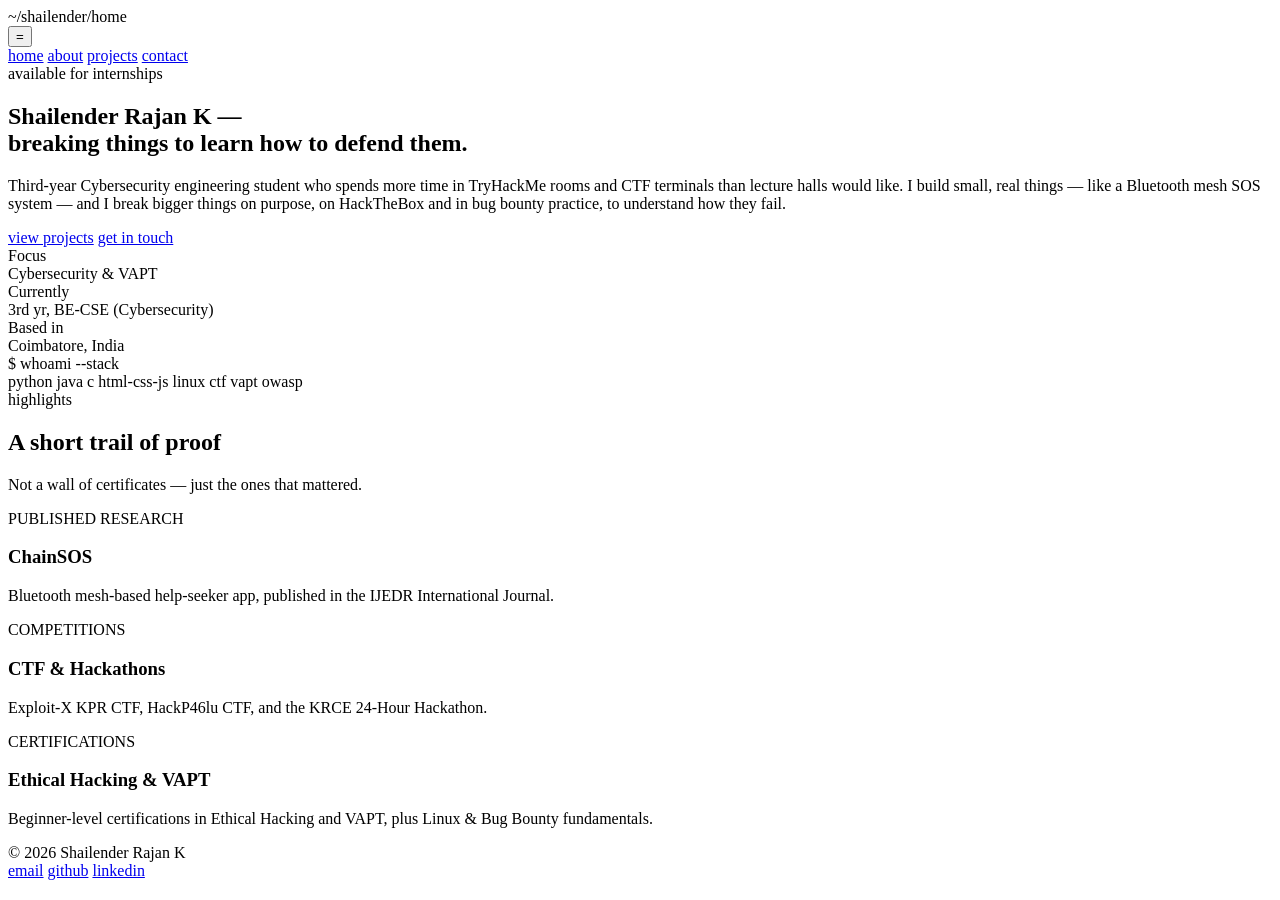
==== index.html @ 0df21941 "Add files via upload" ====
<!DOCTYPE html>
<html lang="en">
<head>
<meta charset="UTF-8">
<meta name="viewport" content="width=device-width, initial-scale=1.0">
<title>Shailender Rajan K — Cybersecurity Enthusiast</title>
<meta name="description" content="Portfolio of Shailender Rajan K, a cybersecurity student specializing in CTFs, ethical hacking, and secure application development.">

<!-- Fonts -->
<link rel="preconnect" href="https://fonts.googleapis.com">
<link rel="preconnect" href="https://fonts.gstatic.com" crossorigin>
<link href="https://fonts.googleapis.com/css2?family=Space+Grotesk:wght@500;600;700&family=Inter:wght@400;500;600&family=JetBrains+Mono:wght@400;500&display=swap" rel="stylesheet">

<link rel="stylesheet" href="css/style.css">
</head>
<body>

<!-- ============================================================
     NAVIGATION — edit nav links here if you add/rename pages.
     The "segment-current" span shows which page you're on.
     ============================================================ -->
<header class="site-nav">
  <div class="nav-inner">
    <div class="nav-path">
      <span>~/shailender</span><span class="sep">/</span><span class="segment-current">home</span>
    </div>
    <button class="nav-toggle" aria-label="Toggle menu" aria-expanded="false">=</button>
    <nav class="nav-links">
      <a href="index.html" aria-current="page">home</a>
      <a href="about.html">about</a>
      <a href="projects.html">projects</a>
      <a href="contact.html">contact</a>
    </nav>
  </div>
</header>

<main>

  <!-- ============================================================
       HERO — EDIT YOUR NAME / TITLE / PITCH HERE
       ============================================================ -->
  <section class="hero">
    <div class="wrap">
      <span class="eyebrow"><span class="status-dot"></span>available for internships</span>

      <h1 class="reveal">
        Shailender Rajan K —<br>
        breaking things to learn how <span class="accent-word">to defend them.</span>
      </h1>

      <p class="lede reveal">
        Third-year Cybersecurity engineering student who spends more time in TryHackMe
        rooms and CTF terminals than lecture halls would like. I build small, real things —
        like a Bluetooth mesh SOS system — and I break bigger things on purpose, on
        HackTheBox and in bug bounty practice, to understand how they fail.
      </p>

      <div class="btn-row reveal">
        <a href="projects.html" class="btn btn-primary">view projects</a>
        <a href="contact.html" class="btn btn-ghost">get in touch</a>
      </div>

      <div class="hero-meta reveal-group">
        <div class="reveal">
          <div class="label">Focus</div>
          <div class="value">Cybersecurity &amp; VAPT</div>
        </div>
        <div class="reveal">
          <div class="label">Currently</div>
          <div class="value">3rd yr, BE-CSE (Cybersecurity)</div>
        </div>
        <div class="reveal">
          <div class="label">Based in</div>
          <div class="value">Coimbatore, India</div>
        </div>
      </div>
    </div>
  </section>

  <!-- ============================================================
       SKILLS STRIP — EDIT YOUR STACK / TOOLS HERE
       Each tag is one skill. Add or remove <span class="tag"> lines.
       ============================================================ -->
  <section>
    <div class="wrap">
      <span class="divider-label reveal">$ whoami --stack</span>
      <div class="tag-row reveal-group">
        <span class="tag reveal">python</span>
        <span class="tag reveal">java</span>
        <span class="tag reveal">c</span>
        <span class="tag reveal">html-css-js</span>
        <span class="tag reveal">linux</span>
        <span class="tag reveal">ctf</span>
        <span class="tag reveal">vapt</span>
        <span class="tag reveal">owasp</span>
      </div>
    </div>
  </section>

  <!-- ============================================================
       QUICK HIGHLIGHTS — pulled from certifications/competitions.
       EDIT: swap these three cards for your top achievements.
       ============================================================ -->
  <section>
    <div class="wrap">
      <div class="section-head reveal">
        <span class="eyebrow">highlights</span>
        <h2>A short trail of proof</h2>
        <p>Not a wall of certificates — just the ones that mattered.</p>
      </div>

      <div class="grid-3 reveal-group">
        <div class="card reveal">
          <div class="card-meta">PUBLISHED RESEARCH</div>
          <h3>ChainSOS</h3>
          <p>Bluetooth mesh-based help-seeker app, published in the IJEDR International Journal.</p>
        </div>
        <div class="card reveal">
          <div class="card-meta">COMPETITIONS</div>
          <h3>CTF &amp; Hackathons</h3>
          <p>Exploit-X KPR CTF, HackP46lu CTF, and the KRCE 24-Hour Hackathon.</p>
        </div>
        <div class="card reveal">
          <div class="card-meta">CERTIFICATIONS</div>
          <h3>Ethical Hacking &amp; VAPT</h3>
          <p>Beginner-level certifications in Ethical Hacking and VAPT, plus Linux &amp; Bug Bounty fundamentals.</p>
        </div>
      </div>
    </div>
  </section>

</main>

<!-- ============================================================
     FOOTER — EDIT YOUR LINKS HERE (same on every page)
     ============================================================ -->
<footer class="site-footer">
  <div class="footer-inner">
    <span>&copy; <span id="year"></span> Shailender Rajan K</span>
    <div class="footer-links">
      <a href="mailto:shailenderrajank@gmail.com">email</a>
      <a href="https://github.com/iamshailenderr" target="_blank" rel="noopener">github</a>
      <a href="https://www.linkedin.com/in/shailender-rajan-kadhir-b52030244" target="_blank" rel="noopener">linkedin</a>
    </div>
  </div>
</footer>

<script src="js/script.js"></script>
<script>document.getElementById("year").textContent = new Date().getFullYear();</script>
</body>
</html>
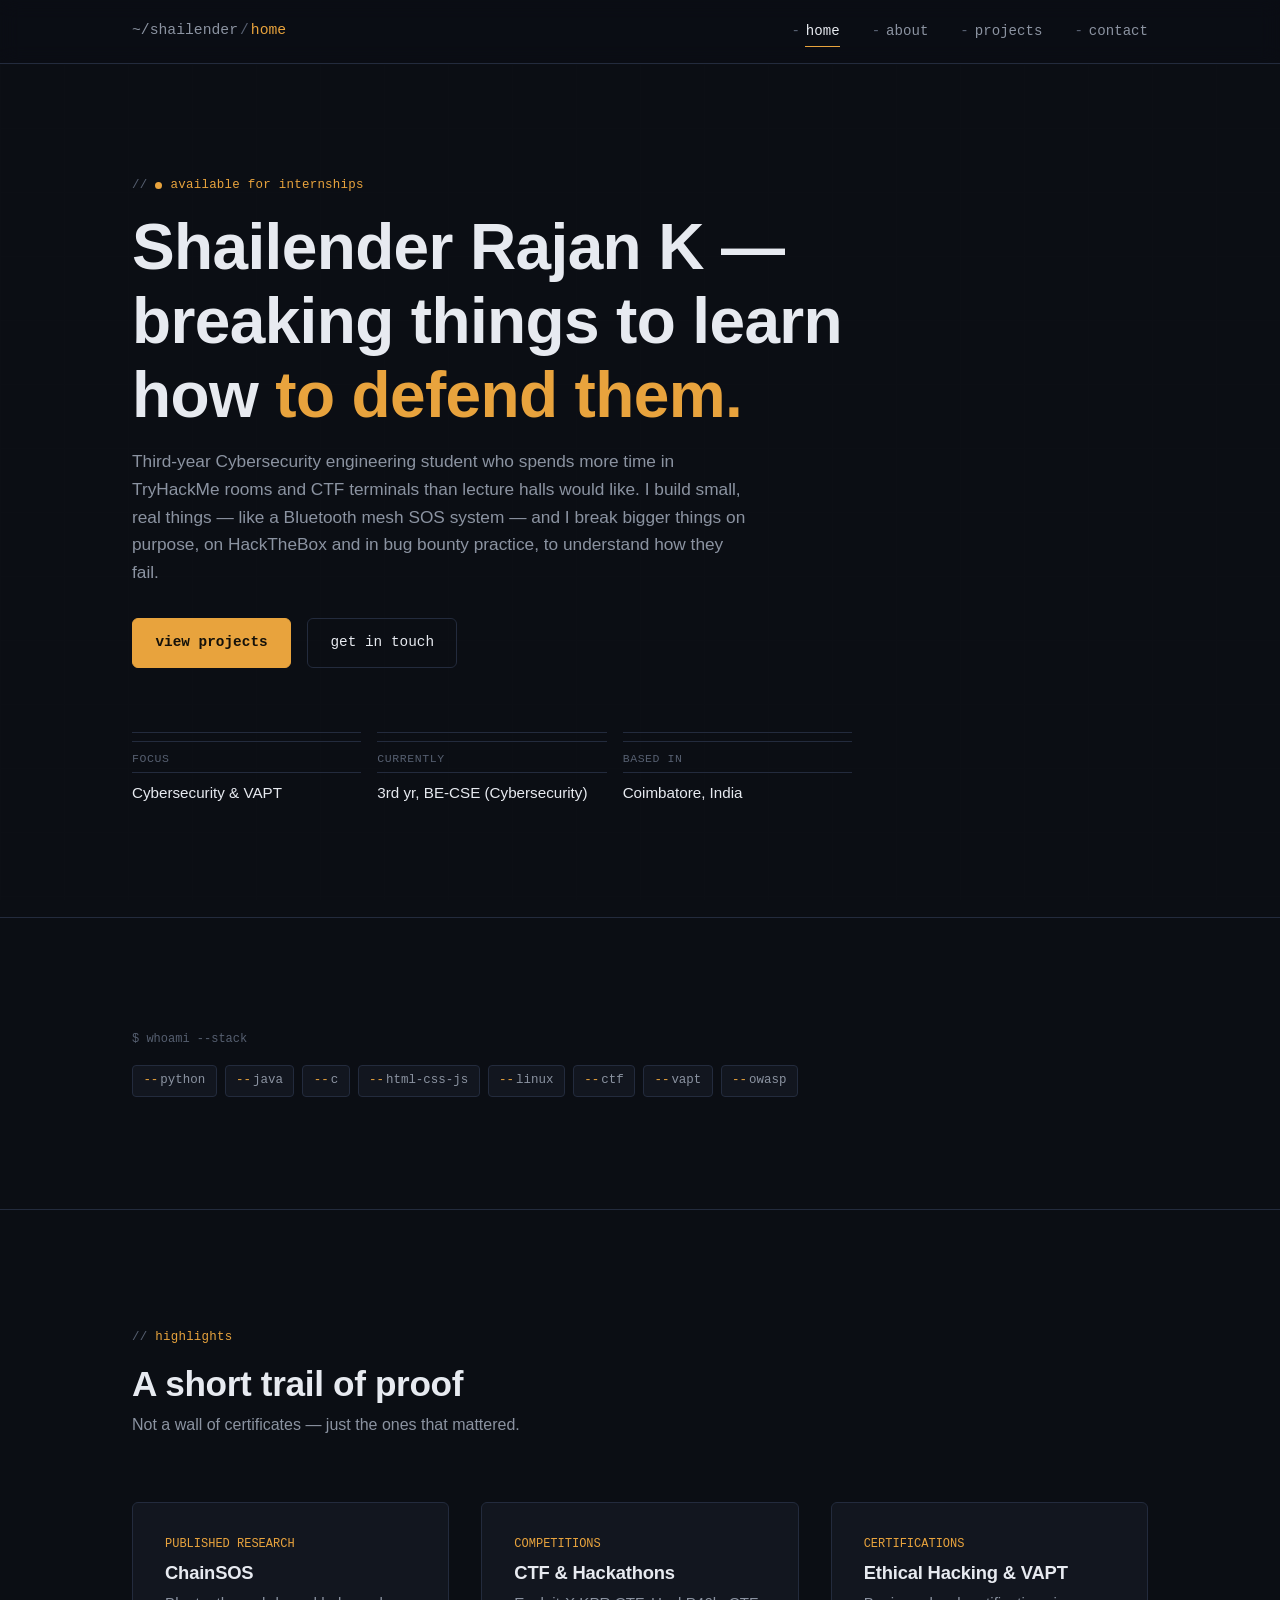
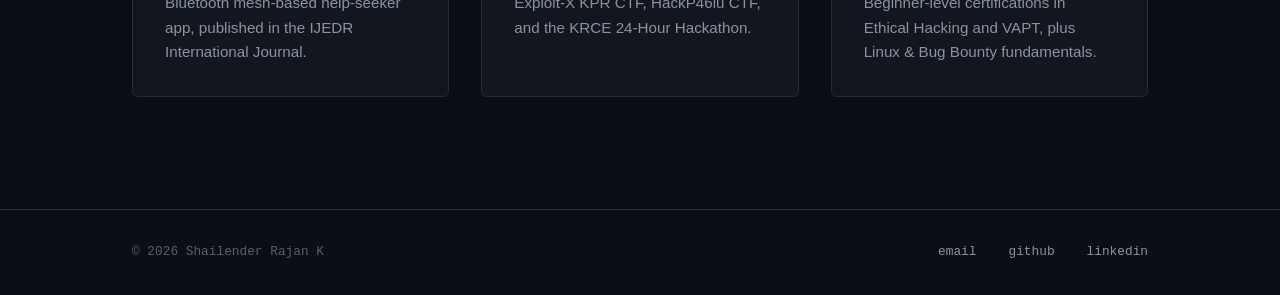
==== commit 7427746f: "Update index.html" ====
--- a/index.html
+++ b/index.html
@@ -11,7 +11,7 @@
 <link rel="preconnect" href="https://fonts.gstatic.com" crossorigin>
 <link href="https://fonts.googleapis.com/css2?family=Space+Grotesk:wght@500;600;700&family=Inter:wght@400;500;600&family=JetBrains+Mono:wght@400;500&display=swap" rel="stylesheet">
 
-<link rel="stylesheet" href="css/style.css">
+<link rel="stylesheet" href="style.css">
 </head>
 <body>
 
@@ -145,7 +145,7 @@
   </div>
 </footer>
 
-<script src="js/script.js"></script>
+<script src="script.js"></script>
 <script>document.getElementById("year").textContent = new Date().getFullYear();</script>
 </body>
 </html>
--- a/style.css
+++ b/style.css
@@ -0,0 +1,440 @@
+/* =========================================================
+   SHAILENDER RAJAN K — PORTFOLIO STYLESHEET
+   =========================================================
+   HOW THIS FILE IS ORGANIZED (find things fast):
+   1. Design tokens (colors, fonts, spacing) — EDIT COLORS HERE
+   2. Reset & base
+   3. Layout helpers
+   4. Nav / breadcrumb bar
+   5. Buttons & tags
+   6. Hero
+   7. Cards & sections
+   8. Footer
+   9. Scroll-reveal animation system
+   10. Responsive
+   ========================================================= */
+
+/* ---------- 1. DESIGN TOKENS ---------- */
+:root {
+  /* Background layers */
+  --bg: #0b0e14;
+  --surface: #12161f;
+  --surface-2: #1a2130;
+  --border: #232b3d;
+
+  /* Text */
+  --text: #e7eaf0;
+  --text-dim: #8b93a1;
+  --text-faint: #565f70;
+
+  /* Accent — signal amber. Used sparingly. */
+  --accent: #e8a33d;
+  --accent-soft: rgba(232, 163, 61, 0.14);
+  --accent-line: rgba(232, 163, 61, 0.35);
+
+  /* Type */
+  --font-display: "Space Grotesk", "Segoe UI", sans-serif;
+  --font-body: "Inter", "Segoe UI", sans-serif;
+  --font-mono: "JetBrains Mono", "Courier New", monospace;
+
+  /* Spacing scale */
+  --space-xs: 0.5rem;
+  --space-sm: 1rem;
+  --space-md: 2rem;
+  --space-lg: 4rem;
+  --space-xl: 7rem;
+
+  --radius: 6px;
+  --max-width: 1080px;
+}
+
+/* ---------- 2. RESET & BASE ---------- */
+* { margin: 0; padding: 0; box-sizing: border-box; }
+
+html { scroll-behavior: smooth; }
+
+@media (prefers-reduced-motion: reduce) {
+  html { scroll-behavior: auto; }
+  *, *::before, *::after {
+    animation-duration: 0.01ms !important;
+    animation-iteration-count: 1 !important;
+    transition-duration: 0.01ms !important;
+    scroll-behavior: auto !important;
+  }
+}
+
+body {
+  background: var(--bg);
+  color: var(--text);
+  font-family: var(--font-body);
+  font-size: 16px;
+  line-height: 1.6;
+  -webkit-font-smoothing: antialiased;
+  min-height: 100vh;
+  display: flex;
+  flex-direction: column;
+}
+
+/* subtle ambient grid texture on the background, very low opacity */
+body::before {
+  content: "";
+  position: fixed;
+  inset: 0;
+  z-index: -1;
+  background-image:
+    linear-gradient(var(--border) 1px, transparent 1px),
+    linear-gradient(90deg, var(--border) 1px, transparent 1px);
+  background-size: 64px 64px;
+  opacity: 0.06;
+  pointer-events: none;
+}
+
+a { color: inherit; text-decoration: none; }
+
+h1, h2, h3, h4 {
+  font-family: var(--font-display);
+  font-weight: 600;
+  line-height: 1.15;
+  letter-spacing: -0.01em;
+}
+
+h1 { font-size: clamp(2.4rem, 5vw, 4rem); }
+h2 { font-size: clamp(1.6rem, 3vw, 2.2rem); }
+h3 { font-size: 1.15rem; }
+
+p { color: var(--text-dim); }
+
+ul { list-style: none; }
+
+img { max-width: 100%; display: block; }
+
+::selection { background: var(--accent-soft); color: var(--accent); }
+
+:focus-visible {
+  outline: 2px solid var(--accent);
+  outline-offset: 3px;
+  border-radius: 3px;
+}
+
+/* ---------- 3. LAYOUT HELPERS ---------- */
+.wrap {
+  max-width: var(--max-width);
+  margin: 0 auto;
+  padding: 0 var(--space-md);
+}
+
+main { flex: 1; }
+
+section {
+  padding: var(--space-xl) 0;
+  border-bottom: 1px solid var(--border);
+}
+
+section:last-of-type { border-bottom: none; }
+
+.eyebrow {
+  font-family: var(--font-mono);
+  font-size: 0.78rem;
+  color: var(--accent);
+  letter-spacing: 0.02em;
+  display: inline-block;
+  margin-bottom: var(--space-sm);
+}
+
+.eyebrow::before { content: "// "; color: var(--text-faint); }
+
+.section-head {
+  margin-bottom: var(--space-lg);
+  max-width: 640px;
+}
+
+.section-head p { margin-top: var(--space-xs); }
+
+/* ---------- 4. NAV / BREADCRUMB BAR ---------- */
+/* Signature element: a command-path style breadcrumb instead of a generic navbar.
+   It reads like a terminal working directory: ~/shailender/<page> */
+header.site-nav {
+  position: sticky;
+  top: 0;
+  z-index: 50;
+  background: rgba(11, 14, 20, 0.85);
+  backdrop-filter: blur(10px);
+  border-bottom: 1px solid var(--border);
+}
+
+.nav-inner {
+  max-width: var(--max-width);
+  margin: 0 auto;
+  padding: var(--space-sm) var(--space-md);
+  display: flex;
+  align-items: center;
+  justify-content: space-between;
+}
+
+.nav-path {
+  font-family: var(--font-mono);
+  font-size: 0.92rem;
+  color: var(--text-dim);
+  white-space: nowrap;
+}
+
+.nav-path .segment-current { color: var(--accent); }
+.nav-path .sep { color: var(--text-faint); margin: 0 2px; }
+
+.nav-links {
+  display: flex;
+  gap: var(--space-md);
+  font-family: var(--font-mono);
+  font-size: 0.88rem;
+}
+
+.nav-links a {
+  color: var(--text-dim);
+  position: relative;
+  padding: 4px 0;
+  transition: color 0.2s ease;
+}
+
+.nav-links a::before { content: "-"; color: var(--text-faint); margin-right: 6px; }
+
+.nav-links a:hover,
+.nav-links a[aria-current="page"] {
+  color: var(--text);
+}
+
+.nav-links a[aria-current="page"]::after {
+  content: "";
+  position: absolute;
+  left: 14px;
+  right: 0;
+  bottom: 0;
+  height: 1px;
+  background: var(--accent);
+}
+
+.nav-toggle {
+  display: none;
+  background: none;
+  border: 1px solid var(--border);
+  color: var(--text);
+  border-radius: var(--radius);
+  width: 36px;
+  height: 36px;
+  font-family: var(--font-mono);
+  cursor: pointer;
+}
+
+/* ---------- 5. BUTTONS & TAGS ---------- */
+.btn {
+  display: inline-flex;
+  align-items: center;
+  gap: 8px;
+  font-family: var(--font-mono);
+  font-size: 0.9rem;
+  padding: 0.75rem 1.4rem;
+  border-radius: var(--radius);
+  border: 1px solid var(--border);
+  transition: border-color 0.2s ease, transform 0.2s ease, background 0.2s ease;
+  cursor: pointer;
+}
+
+.btn-primary {
+  background: var(--accent);
+  color: #14110a;
+  border-color: var(--accent);
+  font-weight: 600;
+}
+
+.btn-primary:hover { transform: translateY(-2px); box-shadow: 0 8px 24px -8px var(--accent-line); }
+
+.btn-ghost { color: var(--text); }
+.btn-ghost:hover { border-color: var(--accent-line); color: var(--accent); transform: translateY(-2px); }
+
+.btn-row { display: flex; gap: var(--space-sm); flex-wrap: wrap; margin-top: var(--space-md); }
+
+/* flag-style tags — echoes CLI flags, used for skills/stack */
+.tag {
+  font-family: var(--font-mono);
+  font-size: 0.78rem;
+  color: var(--text-dim);
+  background: var(--surface);
+  border: 1px solid var(--border);
+  padding: 0.3rem 0.65rem;
+  border-radius: 4px;
+  display: inline-flex;
+  align-items: center;
+}
+
+.tag::before { content: "--"; color: var(--accent); margin-right: 2px; }
+
+.tag-row { display: flex; flex-wrap: wrap; gap: 0.5rem; }
+
+/* ---------- 6. HERO ---------- */
+.hero {
+  padding-top: var(--space-xl);
+  padding-bottom: var(--space-xl);
+}
+
+.hero .eyebrow { display: flex; align-items: center; gap: 8px; }
+
+.status-dot {
+  width: 7px; height: 7px; border-radius: 50%;
+  background: var(--accent);
+  box-shadow: 0 0 0 0 var(--accent-line);
+  animation: pulse 2.4s infinite;
+}
+
+@keyframes pulse {
+  0% { box-shadow: 0 0 0 0 var(--accent-line); }
+  70% { box-shadow: 0 0 0 8px rgba(232,163,61,0); }
+  100% { box-shadow: 0 0 0 0 rgba(232,163,61,0); }
+}
+
+.hero h1 { max-width: 780px; }
+.hero h1 .accent-word { color: var(--accent); }
+
+.hero .lede {
+  margin-top: var(--space-sm);
+  max-width: 620px;
+  font-size: 1.08rem;
+}
+
+.hero-meta {
+  margin-top: var(--space-lg);
+  display: grid;
+  grid-template-columns: repeat(3, 1fr);
+  gap: var(--space-sm);
+  max-width: 720px;
+}
+
+.hero-meta div {
+  border-top: 1px solid var(--border);
+  padding-top: var(--space-xs);
+}
+
+.hero-meta .label {
+  font-family: var(--font-mono);
+  font-size: 0.72rem;
+  color: var(--text-faint);
+  text-transform: uppercase;
+  letter-spacing: 0.05em;
+}
+
+.hero-meta .value { color: var(--text); font-size: 0.95rem; margin-top: 4px; }
+
+/* ---------- 7. CARDS & SECTIONS ---------- */
+.card {
+  background: var(--surface);
+  border: 1px solid var(--border);
+  border-radius: var(--radius);
+  padding: var(--space-md);
+  transition: border-color 0.25s ease, transform 0.25s ease;
+}
+
+.card:hover { border-color: var(--accent-line); transform: translateY(-3px); }
+
+a.card { display: block; }
+
+.grid-2 { display: grid; grid-template-columns: 1fr 1fr; gap: var(--space-md); }
+.grid-3 { display: grid; grid-template-columns: repeat(3, 1fr); gap: var(--space-md); }
+
+.card h3 { margin-bottom: 0.4rem; }
+.card .card-meta {
+  font-family: var(--font-mono);
+  font-size: 0.75rem;
+  color: var(--accent);
+  margin-bottom: var(--space-xs);
+}
+
+.card p { margin-top: 0.5rem; font-size: 0.95rem; }
+
+.divider-label {
+  font-family: var(--font-mono);
+  font-size: 0.75rem;
+  color: var(--text-faint);
+  margin-bottom: var(--space-sm);
+  display: block;
+}
+
+.list-plain li {
+  padding: 0.55rem 0;
+  border-bottom: 1px dashed var(--border);
+  color: var(--text-dim);
+  font-size: 0.95rem;
+  display: flex;
+  justify-content: space-between;
+  gap: 1rem;
+}
+
+.list-plain li:last-child { border-bottom: none; }
+.list-plain li span:first-child { color: var(--text); }
+
+/* ---------- 8. FOOTER ---------- */
+footer.site-footer {
+  border-top: 1px solid var(--border);
+  padding: var(--space-md) 0;
+}
+
+.footer-inner {
+  max-width: var(--max-width);
+  margin: 0 auto;
+  padding: 0 var(--space-md);
+  display: flex;
+  justify-content: space-between;
+  align-items: center;
+  flex-wrap: wrap;
+  gap: var(--space-sm);
+  font-family: var(--font-mono);
+  font-size: 0.8rem;
+  color: var(--text-faint);
+}
+
+.footer-inner a { color: var(--text-dim); transition: color 0.2s ease; }
+.footer-inner a:hover { color: var(--accent); }
+
+.footer-links { display: flex; gap: var(--space-md); }
+
+/* ---------- 9. SCROLL-REVEAL ---------- */
+.reveal {
+  opacity: 0;
+  transform: translateY(18px);
+  transition: opacity 0.6s ease, transform 0.6s ease;
+}
+
+.reveal.is-visible {
+  opacity: 1;
+  transform: translateY(0);
+}
+
+/* stagger children of a revealed group */
+.reveal-group .reveal:nth-child(1) { transition-delay: 0.02s; }
+.reveal-group .reveal:nth-child(2) { transition-delay: 0.08s; }
+.reveal-group .reveal:nth-child(3) { transition-delay: 0.14s; }
+.reveal-group .reveal:nth-child(4) { transition-delay: 0.2s; }
+.reveal-group .reveal:nth-child(5) { transition-delay: 0.26s; }
+.reveal-group .reveal:nth-child(6) { transition-delay: 0.32s; }
+
+/* ---------- 10. RESPONSIVE ---------- */
+@media (max-width: 760px) {
+  .grid-2, .grid-3 { grid-template-columns: 1fr; }
+  .hero-meta { grid-template-columns: 1fr; }
+
+  .nav-links {
+    position: absolute;
+    top: 100%;
+    left: 0;
+    right: 0;
+    background: var(--bg);
+    border-bottom: 1px solid var(--border);
+    flex-direction: column;
+    padding: var(--space-sm) var(--space-md);
+    gap: var(--space-sm);
+    display: none;
+  }
+
+  .nav-links.open { display: flex; }
+
+  .nav-toggle { display: block; }
+
+  .nav-path { font-size: 0.8rem; }
+}
